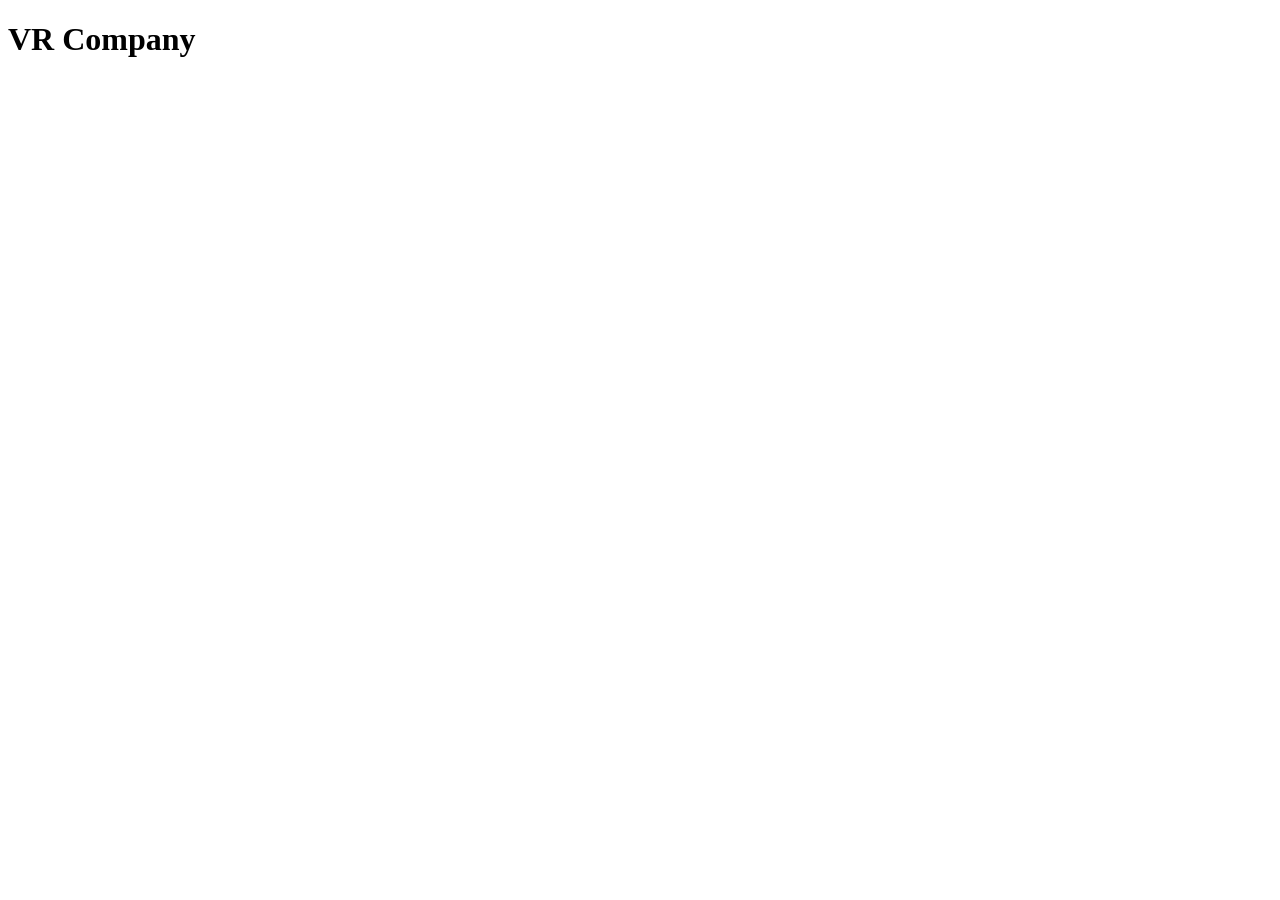
==== index.html @ 5333644e "Iniciando estrutura do projeto" ====
<!DOCTYPE html>
<html lang="en">
<head>
    <meta charset="UTF-8">
    <meta name="viewport" content="width=device-width, initial-scale=1.0">
    <title>VR company</title>
    <link rel="stylesheet" href="styles.css">
</head>
<body>
    <header>
        <h1>VR Company</h1>
      
    <script src="script.js"></script>
</body>
</html>
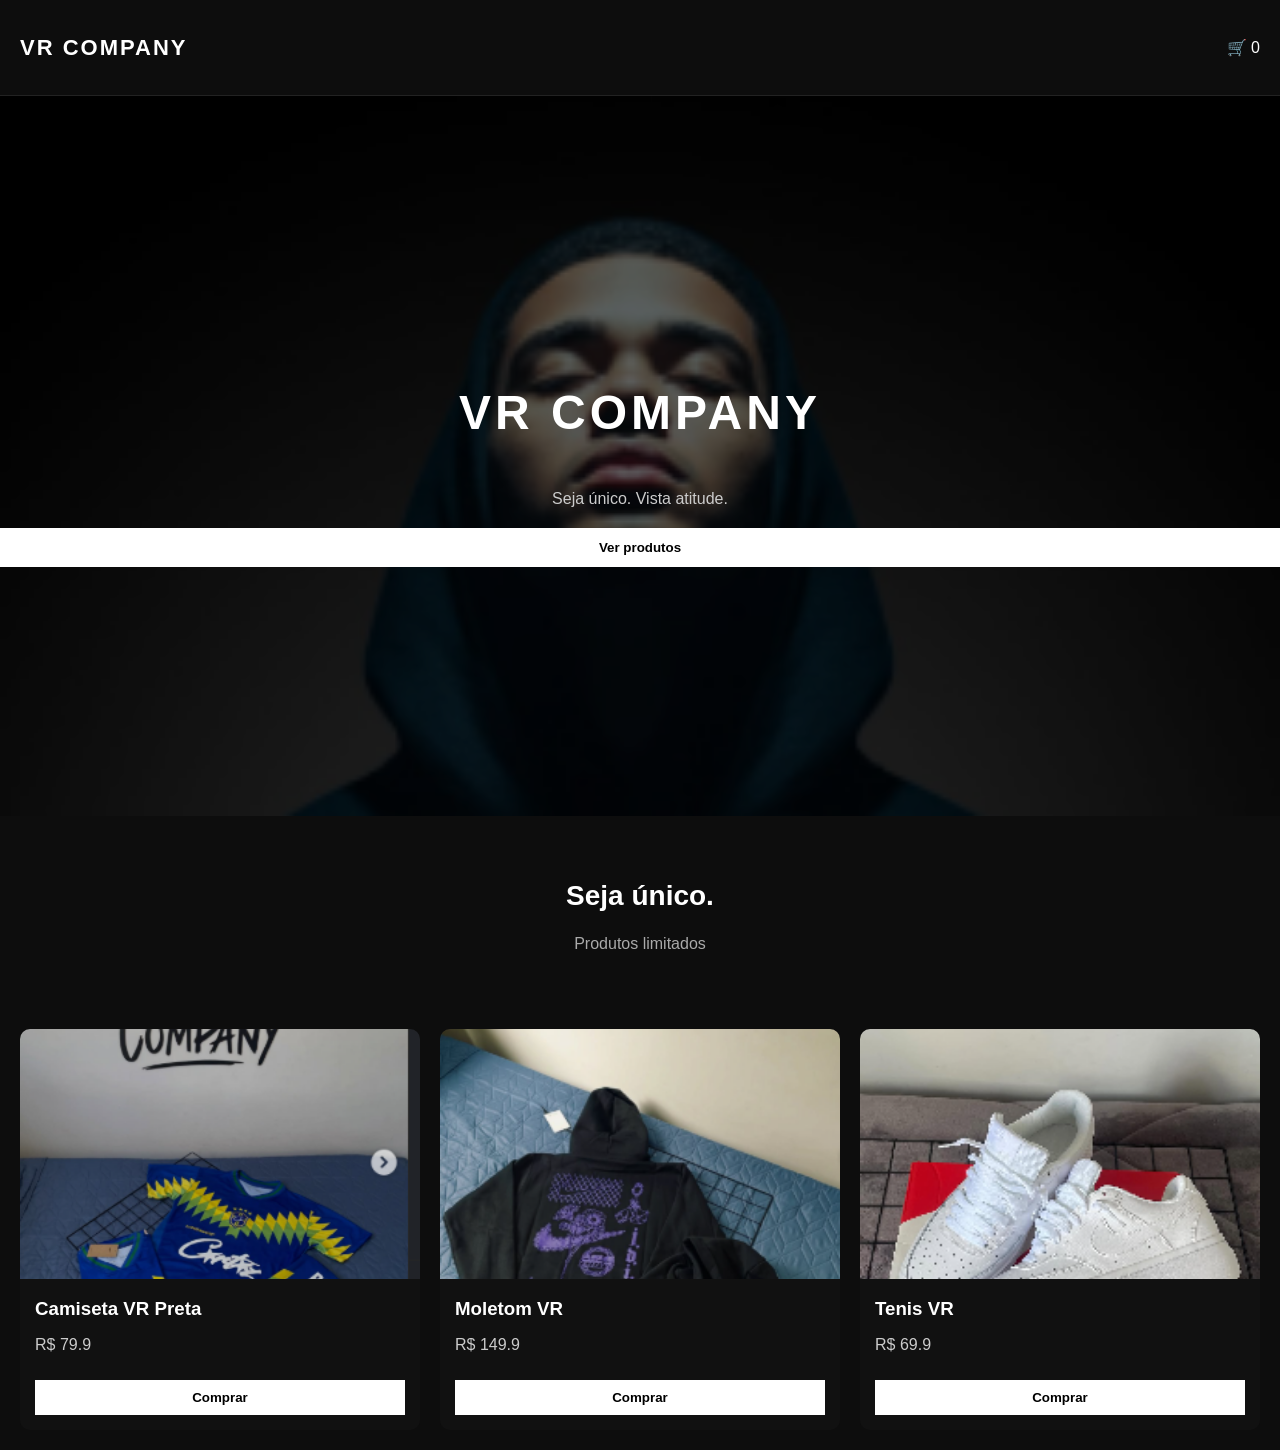
==== commit ff809522: "Criando uma base" ====
--- a/index.html
+++ b/index.html
@@ -1,15 +1,35 @@
 <!DOCTYPE html>
-<html lang="en">
+<html lang="pt-BR">
+
 <head>
     <meta charset="UTF-8">
-    <meta name="viewport" content="width=device-width, initial-scale=1.0">
-    <title>VR company</title>
-    <link rel="stylesheet" href="styles.css">
+    <title>VR Company</title>
+    <link rel="stylesheet" href="css/style.css">
 </head>
+
 <body>
+
     <header>
-        <h1>VR Company</h1>
-      
-    <script src="script.js"></script>
+        <h1>VR COMPANY</h1>
+        <div class="cart">🛒 <span id="contador">0</span></div>
+    </header>
+    <section class="hero">
+        <div class="overlay">
+            <h1>VR COMPANY</h1>
+            <p>Seja único. Vista atitude.</p>
+            <button>Ver produtos</button>
+        </div>
+    </section>
+    <section class="banner">
+        <h2>Seja único.</h2>
+        <p>Produtos limitados</p>
+    </section>
+
+    <main>
+        <div id="produtos" class="grid"></div>
+    </main>
+
+    <script src="js/script.js"></script>
 </body>
+
 </html>
--- a/css/style.css
+++ b/css/style.css
@@ -0,0 +1,126 @@
+body {
+    margin: 0;
+    font-family: 'Arial', sans-serif;
+    background: #0d0d0d;
+    color: white;
+}
+
+/* HEADER */
+header {
+    display: flex;
+    justify-content: space-between;
+    align-items: center;
+    padding: 20px;
+    border-bottom: 1px solid #222;
+}
+
+header h1 {
+    font-size: 22px;
+    letter-spacing: 2px;
+}
+
+.cart {
+    cursor: pointer;
+}
+
+/* BANNER */
+.banner {
+    text-align: center;
+    padding: 40px 20px;
+}
+
+.banner h2 {
+    font-size: 28px;
+}
+
+.banner p {
+    color: #aaa;
+}
+
+/* GRID */
+.grid {
+    display: grid;
+    grid-template-columns: repeat(auto-fit, minmax(200px, 1fr));
+    gap: 20px;
+    padding: 20px;
+}
+
+/* CARD */
+.card {
+    background: #111;
+    border-radius: 10px;
+    overflow: hidden;
+    transition: 0.3s;
+}
+
+.card:hover {
+    transform: scale(1.03);
+}
+
+.card img {
+    width: 100%;
+    height: 250px;
+    object-fit: cover;
+}
+
+.card-content {
+    padding: 15px;
+}
+
+.card h3 {
+    margin: 0;
+}
+
+.card p {
+    color: #ccc;
+}
+
+button {
+    width: 100%;
+    margin-top: 10px;
+    padding: 10px;
+    background: white;
+    color: black;
+    border: none;
+    cursor: pointer;
+    font-weight: bold;
+}
+
+.hero {
+    height: 80vh;
+    background: url('../img/image.png') center/cover no-repeat;
+    position: relative;
+}
+
+.overlay {
+    background: rgba(0, 0, 0, 0.6);
+    height: 100%;
+    display: flex;
+    flex-direction: column;
+    justify-content: center;
+    align-items: center;
+}
+
+.overlay h1 {
+    font-size: 48px;
+    letter-spacing: 4px;
+}
+
+.overlay p {
+    margin: 10px 0;
+    color: #ccc;
+}
+
+.overlay button {
+    padding: 12px 25px;
+    background: white;
+    color: black;
+    border: none;
+    cursor: pointer;
+    font-weight: bold;
+    transition: 0.3s;
+}
+
+.overlay button:hover {
+    background: #ddd;
+}
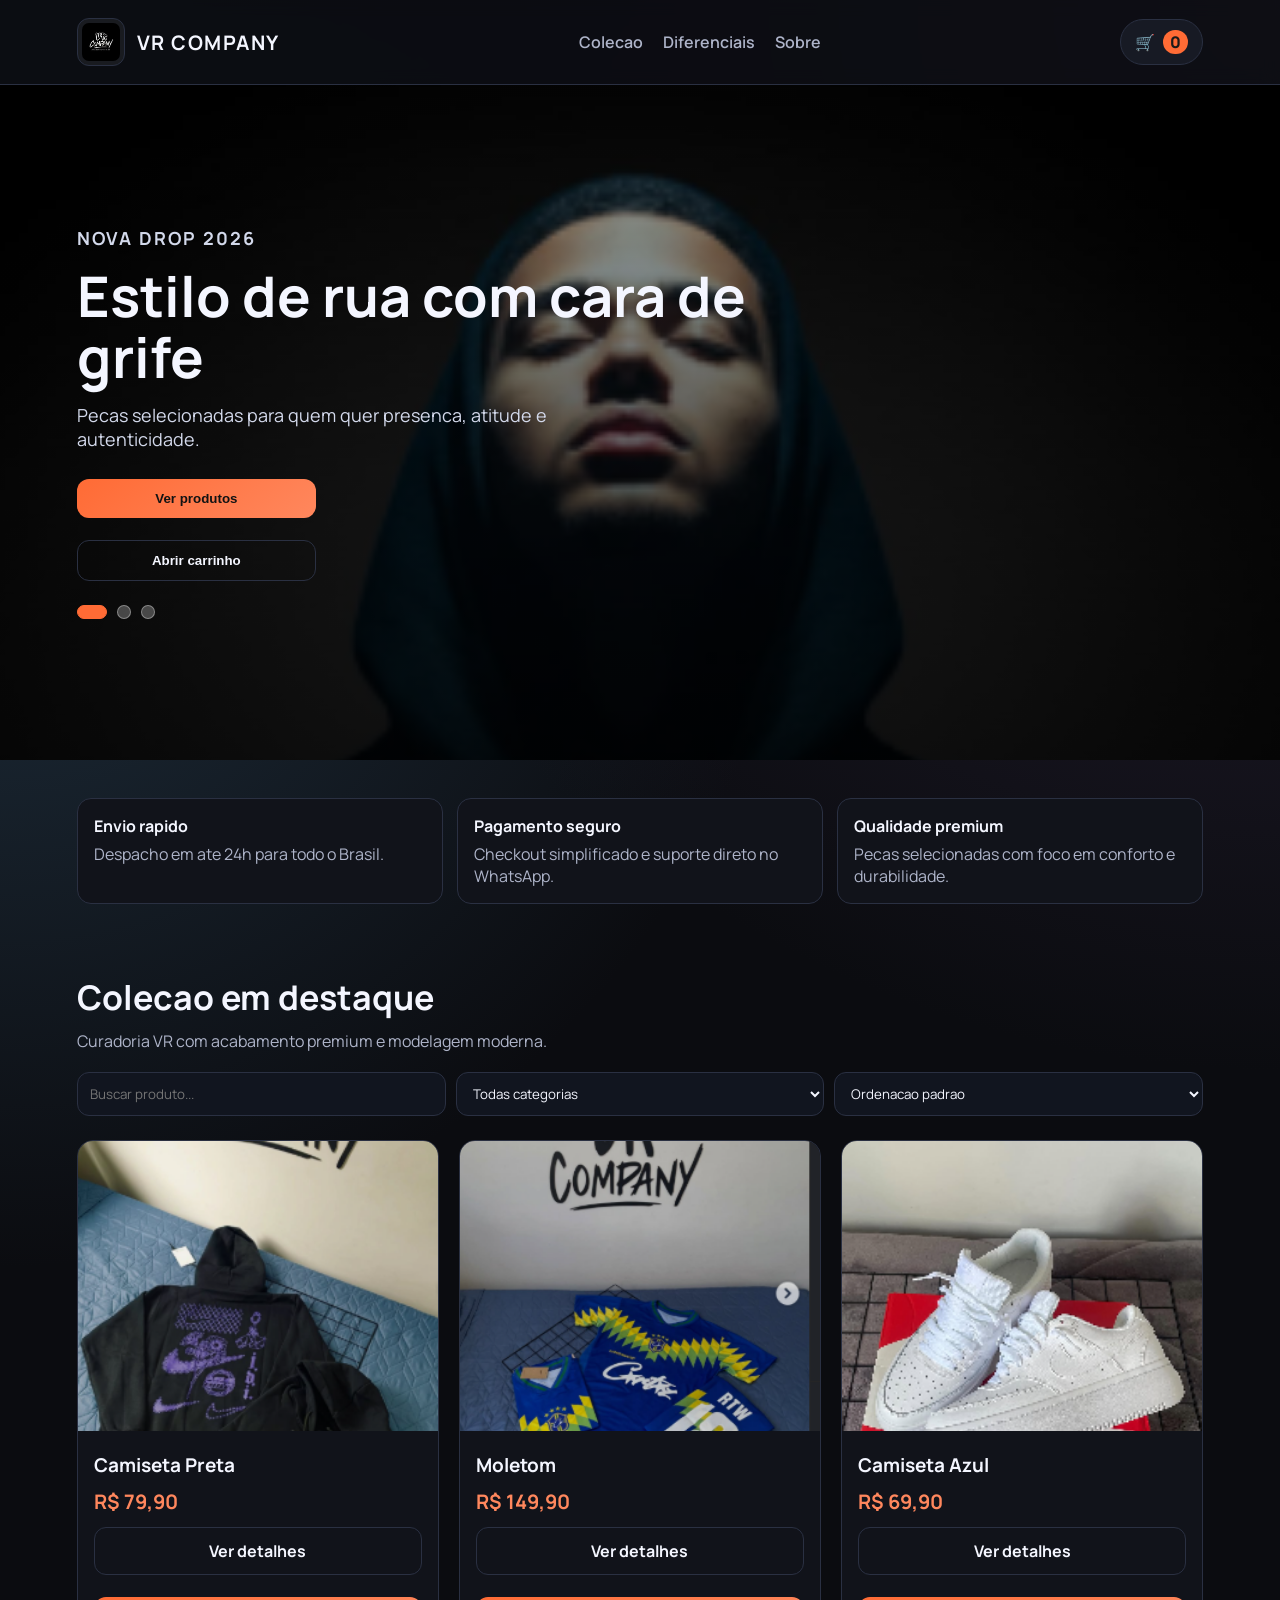
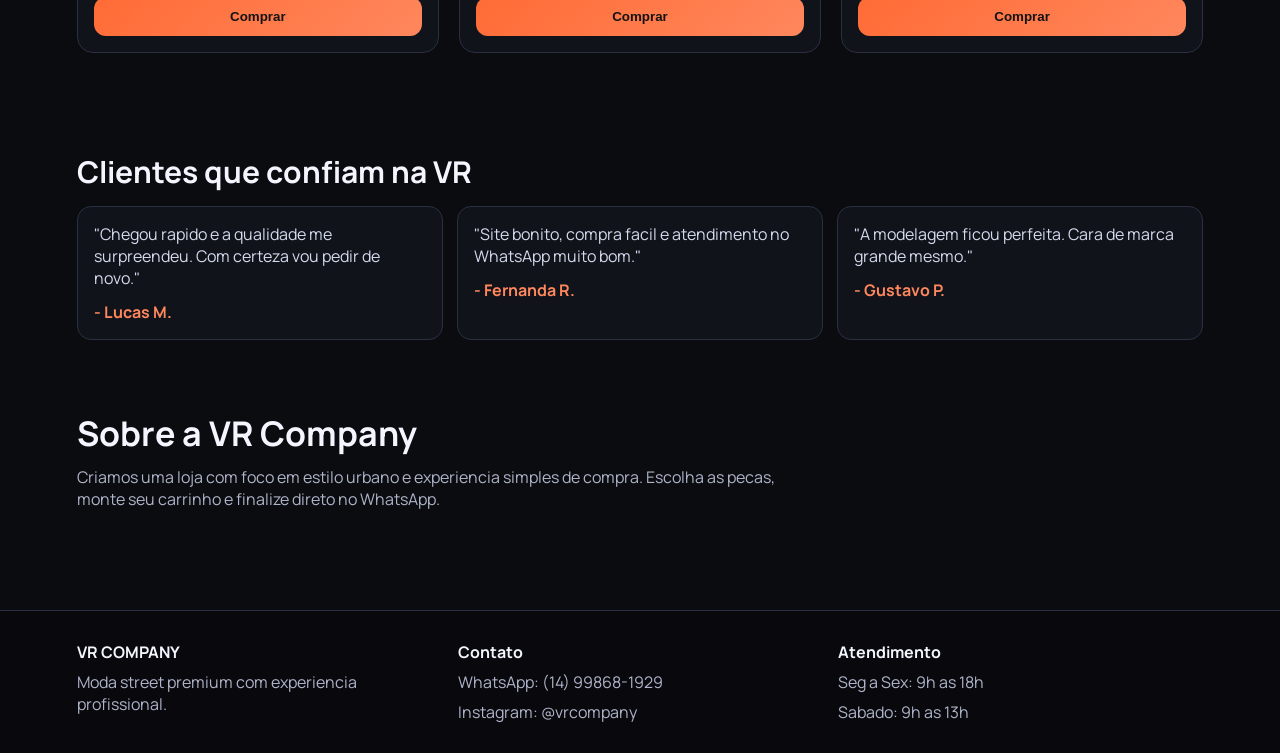
==== commit 1275f245: "Adicionando banners, filtros, logo, carrinho, api whatssap e mudando design" ====
--- a/index.html
+++ b/index.html
@@ -1,35 +1,144 @@
 <!DOCTYPE html>
 <html lang="pt-BR">
-
 <head>
-    <meta charset="UTF-8">
-    <title>VR Company</title>
-    <link rel="stylesheet" href="css/style.css">
+  <meta charset="UTF-8">
+  <meta name="viewport" content="width=device-width, initial-scale=1.0">
+  <title>VR Company | Moda Street Premium</title>
+  <link rel="preconnect" href="https://fonts.googleapis.com">
+  <link rel="preconnect" href="https://fonts.gstatic.com" crossorigin>
+  <link href="https://fonts.googleapis.com/css2?family=Manrope:wght@400;500;600;700;800&display=swap" rel="stylesheet">
+  <link rel="stylesheet" href="css/style.css">
 </head>
-
 <body>
 
-    <header>
-        <h1>VR COMPANY</h1>
-        <div class="cart">🛒 <span id="contador">0</span></div>
-    </header>
-    <section class="hero">
-        <div class="overlay">
-            <h1>VR COMPANY</h1>
-            <p>Seja único. Vista atitude.</p>
-            <button>Ver produtos</button>
-        </div>
-    </section>
-    <section class="banner">
-        <h2>Seja único.</h2>
-        <p>Produtos limitados</p>
-    </section>
+  <header class="topbar">
+    <div class="logo-wrap">
+      <img class="logo-img" src="img/logo.png" alt="Logo VR Company">
+      <h1>VR COMPANY</h1>
+    </div>
+    <nav class="nav-links">
+      <a href="#produtos">Colecao</a>
+      <a href="#diferenciais">Diferenciais</a>
+      <a href="#sobre">Sobre</a>
+    </nav>
+    <div class="cart" onclick="abrirCarrinho()">
+      <span>🛒</span>
+      <span class="contador" id="contador">0</span>
+    </div>
+  </header>
 
-    <main>
-        <div id="produtos" class="grid"></div>
-    </main>
+  <section class="hero">
+    <div class="hero-bg" id="heroBg"></div>
+    <div class="overlay">
+      <p class="kicker">NOVA DROP 2026</p>
+      <h2>Estilo de rua com cara de grife</h2>
+      <p>Pecas selecionadas para quem quer presenca, atitude e autenticidade.</p>
+      <div class="hero-actions">
+        <button onclick="scrollParaProdutos()">Ver produtos</button>
+        <button class="btn-secondary" onclick="abrirCarrinho()">Abrir carrinho</button>
+      </div>
+      <div class="hero-indicators" id="heroIndicators">
+        <button class="dot active" onclick="trocarBanner(0)" aria-label="Banner 1"></button>
+        <button class="dot" onclick="trocarBanner(1)" aria-label="Banner 2"></button>
+        <button class="dot" onclick="trocarBanner(2)" aria-label="Banner 3"></button>
+      </div>
+    </div>
+  </section>
 
-    <script src="js/script.js"></script>
+  <section id="diferenciais" class="trust-section">
+    <div class="trust-item">
+      <h4>Envio rapido</h4>
+      <p>Despacho em ate 24h para todo o Brasil.</p>
+    </div>
+    <div class="trust-item">
+      <h4>Pagamento seguro</h4>
+      <p>Checkout simplificado e suporte direto no WhatsApp.</p>
+    </div>
+    <div class="trust-item">
+      <h4>Qualidade premium</h4>
+      <p>Pecas selecionadas com foco em conforto e durabilidade.</p>
+    </div>
+  </section>
+
+  <section class="products-section">
+    <div class="section-head">
+      <h3>Colecao em destaque</h3>
+      <p>Curadoria VR com acabamento premium e modelagem moderna.</p>
+    </div>
+    <div class="catalog-controls">
+      <input type="search" id="buscaProduto" placeholder="Buscar produto..." aria-label="Buscar produto">
+      <select id="filtroCategoria" aria-label="Filtrar por categoria">
+        <option value="todos">Todas categorias</option>
+        <option value="Camisetas">Camisetas</option>
+        <option value="Moletons">Moletons</option>
+      </select>
+      <select id="ordenacaoPreco" aria-label="Ordenar por preco">
+        <option value="relevancia">Ordenacao padrao</option>
+        <option value="menor-preco">Menor preco</option>
+        <option value="maior-preco">Maior preco</option>
+      </select>
+    </div>
+    <main id="produtos" class="grid"></main>
+  </section>
+
+  <section class="testimonials">
+    <h3>Clientes que confiam na VR</h3>
+    <div class="testimonials-grid">
+      <article>
+        <p>"Chegou rapido e a qualidade me surpreendeu. Com certeza vou pedir de novo."</p>
+        <strong>- Lucas M.</strong>
+      </article>
+      <article>
+        <p>"Site bonito, compra facil e atendimento no WhatsApp muito bom."</p>
+        <strong>- Fernanda R.</strong>
+      </article>
+      <article>
+        <p>"A modelagem ficou perfeita. Cara de marca grande mesmo."</p>
+        <strong>- Gustavo P.</strong>
+      </article>
+    </div>
+  </section>
+
+  <section id="sobre" class="about">
+    <h3>Sobre a VR Company</h3>
+    <p>
+      Criamos uma loja com foco em estilo urbano e experiencia simples de compra.
+      Escolha as pecas, monte seu carrinho e finalize direto no WhatsApp.
+    </p>
+  </section>
+
+  <footer class="footer">
+    <div>
+      <h4>VR COMPANY</h4>
+      <p>Moda street premium com experiencia profissional.</p>
+    </div>
+    <div>
+      <h4>Contato</h4>
+      <p>WhatsApp: (14) 99868-1929</p>
+      <p>Instagram: @vrcompany</p>
+    </div>
+    <div>
+      <h4>Atendimento</h4>
+      <p>Seg a Sex: 9h as 18h</p>
+      <p>Sabado: 9h as 13h</p>
+    </div>
+  </footer>
+
+  <div id="carrinhoModal" class="modal">
+    <div class="modal-content">
+      <div class="modal-head">
+        <h2>Seu carrinho</h2>
+        <button class="icon-close" onclick="fecharCarrinho()">X</button>
+      </div>
+      <div id="itensCarrinho"></div>
+      <h3 id="total"></h3>
+
+      <button onclick="enviarPedidoWhatsApp()">Finalizar no WhatsApp</button>
+      <button class="btn-secondary" onclick="fecharCarrinho()">Continuar comprando</button>
+    </div>
+  </div>
+  <div id="toast" class="toast"></div>
+
+  <script src="js/script.js"></script>
 </body>
-
 </html>
--- a/css/style.css
+++ b/css/style.css
@@ -1,126 +1,473 @@
+:root {
+    --bg: #0b0c10;
+    --card: #11131a;
+    --card-soft: #171a24;
+    --text: #f4f6ff;
+    --muted: #aeb4c9;
+    --line: #2a3042;
+    --accent: #ff6b35;
+    --accent-soft: #ff875d;
+}
+
+* {
+    box-sizing: border-box;
+}
+
 body {
     margin: 0;
-    font-family: 'Arial', sans-serif;
-    background: #0d0d0d;
-    color: white;
-}
-
-/* HEADER */
-header {
+    font-family: 'Manrope', sans-serif;
+    background:
+        radial-gradient(circle at top right, #2a2238 0, transparent 40%),
+        radial-gradient(circle at left 20%, #1e2e3c 0, transparent 35%),
+        var(--bg);
+    color: var(--text);
+}
+
+.topbar {
+    position: sticky;
+    top: 0;
+    z-index: 10;
     display: flex;
     justify-content: space-between;
     align-items: center;
-    padding: 20px;
-    border-bottom: 1px solid #222;
-}
-
-header h1 {
-    font-size: 22px;
+    gap: 16px;
+    padding: 18px 6vw;
+    background: rgba(11, 12, 16, 0.88);
+    backdrop-filter: blur(8px);
+    border-bottom: 1px solid var(--line);
+}
+
+.logo-wrap {
+    display: flex;
+    align-items: center;
+    gap: 12px;
+}
+
+.logo-img {
+    width: 48px;
+    height: 48px;
+    object-fit: contain;
+    border-radius: 12px;
+    background: rgba(255, 255, 255, 0.06);
+    border: 1px solid var(--line);
+    padding: 4px;
+}
+
+.topbar h1 {
+    margin: 0;
+    font-size: 20px;
+    letter-spacing: 1.5px;
+}
+
+.nav-links {
+    display: flex;
+    gap: 20px;
+}
+
+.nav-links a {
+    color: var(--muted);
+    text-decoration: none;
+    font-weight: 600;
+    transition: 0.2s ease;
+}
+
+.nav-links a:hover {
+    color: var(--text);
+}
+
+.cart {
+    display: flex;
+    align-items: center;
+    gap: 8px;
+    padding: 10px 14px;
+    border-radius: 999px;
+    background: var(--card-soft);
+    border: 1px solid var(--line);
+    cursor: pointer;
+}
+
+.contador {
+    display: inline-block;
+    min-width: 22px;
+    padding: 1px 7px;
+    text-align: center;
+    border-radius: 999px;
+    background: var(--accent);
+    color: #1a1a1a;
+    font-weight: 800;
+}
+
+.hero {
+    min-height: 75vh;
+    position: relative;
+    overflow: hidden;
+}
+
+.hero-bg {
+    position: absolute;
+    inset: 0;
+    background: center/cover no-repeat;
+    transform: scale(1.04);
+    transition: opacity 0.7s ease;
+}
+
+.hero-bg.fade {
+    opacity: 0.35;
+}
+
+.overlay {
+    position: relative;
+    z-index: 1;
+    min-height: 75vh;
+    background: linear-gradient(180deg, rgba(0, 0, 0, 0.35) 10%, rgba(0, 0, 0, 0.8) 100%);
+    padding: 0 6vw;
+    display: flex;
+    flex-direction: column;
+    justify-content: center;
+    align-items: flex-start;
+    gap: 16px;
+}
+
+.kicker {
+    margin: 0;
+    font-size: 13px;
     letter-spacing: 2px;
-}
-
-.cart {
-    cursor: pointer;
-}
-
-/* BANNER */
-.banner {
-    text-align: center;
-    padding: 40px 20px;
-}
-
-.banner h2 {
-    font-size: 28px;
-}
-
-.banner p {
-    color: #aaa;
-}
-
-/* GRID */
+    font-weight: 700;
+    color: var(--accent-soft);
+}
+
+.overlay h2 {
+    margin: 0;
+    max-width: 680px;
+    font-size: clamp(34px, 6vw, 56px);
+    line-height: 1.08;
+}
+
+.overlay p {
+    margin: 0;
+    max-width: 560px;
+    color: #d3d9eb;
+    font-size: 18px;
+}
+
+.hero-actions {
+    display: flex;
+    flex-wrap: wrap;
+    gap: 10px;
+}
+
+.hero-indicators {
+    display: flex;
+    gap: 10px;
+    margin-top: 8px;
+}
+
+.dot {
+    width: 14px;
+    height: 14px;
+    border-radius: 999px;
+    margin-top: 0;
+    padding: 0;
+    border: 1px solid #ffffff5a;
+    background: #ffffff40;
+}
+
+.dot.active {
+    width: 30px;
+    background: var(--accent);
+    border-color: var(--accent);
+}
+
+.products-section,
+.about {
+    padding: 60px 6vw;
+}
+
+.trust-section,
+.testimonials {
+    padding: 38px 6vw 10px;
+}
+
+.trust-section {
+    display: grid;
+    grid-template-columns: repeat(auto-fit, minmax(220px, 1fr));
+    gap: 14px;
+}
+
+.trust-item {
+    background: var(--card);
+    border: 1px solid var(--line);
+    border-radius: 14px;
+    padding: 16px;
+}
+
+.trust-item h4 {
+    margin: 0;
+}
+
+.trust-item p {
+    margin: 6px 0 0;
+    color: var(--muted);
+}
+
+.section-head h3,
+.about h3 {
+    margin: 0;
+    font-size: clamp(24px, 4vw, 34px);
+}
+
+.section-head p,
+.about p {
+    margin: 10px 0 0;
+    color: var(--muted);
+    max-width: 700px;
+}
+
+.catalog-controls {
+    margin-top: 20px;
+    display: grid;
+    grid-template-columns: repeat(auto-fit, minmax(190px, 1fr));
+    gap: 10px;
+}
+
+.catalog-controls input,
+.catalog-controls select {
+    width: 100%;
+    border-radius: 12px;
+    border: 1px solid var(--line);
+    background: #11151f;
+    color: var(--text);
+    padding: 11px 12px;
+    font-family: inherit;
+}
+
 .grid {
     display: grid;
-    grid-template-columns: repeat(auto-fit, minmax(200px, 1fr));
+    grid-template-columns: repeat(auto-fit, minmax(240px, 1fr));
     gap: 20px;
-    padding: 20px;
-}
-
-/* CARD */
+    margin-top: 24px;
+}
+
+.empty-state {
+    grid-column: 1 / -1;
+    margin: 0;
+    background: var(--card);
+    border: 1px solid var(--line);
+    border-radius: 14px;
+    padding: 16px;
+    color: var(--muted);
+}
+
 .card {
-    background: #111;
-    border-radius: 10px;
+    background: linear-gradient(150deg, rgba(255, 255, 255, 0.03), transparent 40%), var(--card);
+    border: 1px solid var(--line);
+    border-radius: 16px;
     overflow: hidden;
-    transition: 0.3s;
+    transition: transform 0.25s ease, box-shadow 0.25s ease;
 }
 
 .card:hover {
-    transform: scale(1.03);
+    transform: translateY(-5px);
+    box-shadow: 0 14px 28px rgba(0, 0, 0, 0.3);
 }
 
 .card img {
     width: 100%;
-    height: 250px;
+    height: 290px;
     object-fit: cover;
 }
 
 .card-content {
-    padding: 15px;
+    padding: 16px;
 }
 
 .card h3 {
     margin: 0;
-}
-
-.card p {
-    color: #ccc;
+    font-size: 19px;
+}
+
+.price {
+    margin: 10px 0 0;
+    color: var(--accent-soft);
+    font-size: 20px;
+    font-weight: 700;
+}
+
+.card-actions {
+    display: grid;
+    gap: 10px;
+}
+
+.btn-link {
+    display: block;
+    width: 100%;
+    margin-top: 12px;
+    padding: 12px 14px;
+    text-align: center;
+    text-decoration: none;
+    border-radius: 12px;
+    border: 1px solid var(--line);
+    color: var(--text);
+    font-weight: 700;
+    background: transparent;
+    transition: transform 0.2s ease, border-color 0.2s ease;
+}
+
+.btn-link:hover {
+    transform: translateY(-1px);
+    border-color: var(--accent-soft);
 }
 
 button {
     width: 100%;
-    margin-top: 10px;
+    margin-top: 12px;
+    padding: 12px 14px;
+    border-radius: 12px;
+    border: none;
+    background: linear-gradient(140deg, var(--accent), var(--accent-soft));
+    color: #131313;
+    font-weight: 800;
+    cursor: pointer;
+    transition: transform 0.2s ease, opacity 0.2s ease;
+}
+
+button:hover {
+    transform: translateY(-1px);
+    opacity: 0.95;
+}
+
+.btn-secondary {
+    background: transparent;
+    color: var(--text);
+    border: 1px solid var(--line);
+}
+
+.modal {
+    display: none;
+    position: fixed;
+    inset: 0;
+    background: rgba(0, 0, 0, 0.75);
+    padding: 20px;
+    z-index: 20;
+}
+
+.modal-content {
+    max-width: 520px;
+    margin: 4vh auto 0;
+    background: var(--card);
+    border: 1px solid var(--line);
+    border-radius: 18px;
+    padding: 20px;
+}
+
+.modal-head {
+    display: flex;
+    align-items: center;
+    justify-content: space-between;
+}
+
+.modal-head h2 {
+    margin: 0;
+}
+
+.icon-close {
+    width: 38px;
+    margin-top: 0;
+    border-radius: 10px;
+    background: var(--card-soft);
+    color: var(--text);
+    border: 1px solid var(--line);
+}
+
+#itensCarrinho p {
+    margin: 12px 0;
     padding: 10px;
-    background: white;
-    color: black;
-    border: none;
-    cursor: pointer;
-    font-weight: bold;
-}
-
-.hero {
-    height: 80vh;
-    background: url('../img/image.png') center/cover no-repeat;
-    position: relative;
-}
-
-.overlay {
-    background: rgba(0, 0, 0, 0.6);
-    height: 100%;
-    display: flex;
-    flex-direction: column;
-    justify-content: center;
-    align-items: center;
-}
-
-.overlay h1 {
-    font-size: 48px;
-    letter-spacing: 4px;
-}
-
-.overlay p {
-    margin: 10px 0;
-    color: #ccc;
-}
-
-.overlay button {
-    padding: 12px 25px;
-    background: white;
-    color: black;
-    border: none;
-    cursor: pointer;
-    font-weight: bold;
-    transition: 0.3s;
-}
-
-.overlay button:hover {
-    background: #ddd;
+    border: 1px solid var(--line);
+    border-radius: 10px;
+    background: #0f1118;
+}
+
+#total {
+    margin: 16px 0 4px;
+}
+
+.testimonials h3 {
+    margin: 0 0 14px;
+    font-size: clamp(22px, 4vw, 30px);
+}
+
+.testimonials-grid {
+    display: grid;
+    grid-template-columns: repeat(auto-fit, minmax(220px, 1fr));
+    gap: 14px;
+}
+
+.testimonials article {
+    margin: 0;
+    background: var(--card);
+    border: 1px solid var(--line);
+    border-radius: 14px;
+    padding: 16px;
+}
+
+.testimonials p {
+    margin: 0;
+    color: #d4daee;
+}
+
+.testimonials strong {
+    display: block;
+    margin-top: 12px;
+    color: var(--accent-soft);
+}
+
+.footer {
+    margin-top: 40px;
+    padding: 30px 6vw;
+    border-top: 1px solid var(--line);
+    display: grid;
+    gap: 16px;
+    grid-template-columns: repeat(auto-fit, minmax(190px, 1fr));
+    background: rgba(8, 9, 13, 0.75);
+}
+
+.footer h4 {
+    margin: 0;
+}
+
+.footer p {
+    margin: 8px 0 0;
+    color: var(--muted);
+}
+
+.toast {
+    position: fixed;
+    right: 20px;
+    bottom: 20px;
+    z-index: 35;
+    transform: translateY(20px);
+    opacity: 0;
+    pointer-events: none;
+    background: #121826;
+    border: 1px solid var(--line);
+    border-radius: 12px;
+    padding: 12px 14px;
+    color: var(--text);
+    transition: 0.3s ease;
+}
+
+.toast.show {
+    transform: translateY(0);
+    opacity: 1;
+}
+
+@media (max-width: 700px) {
+    .topbar {
+        flex-wrap: wrap;
+    }
+
+    .nav-links {
+        width: 100%;
+        justify-content: flex-start;
+    }
 }
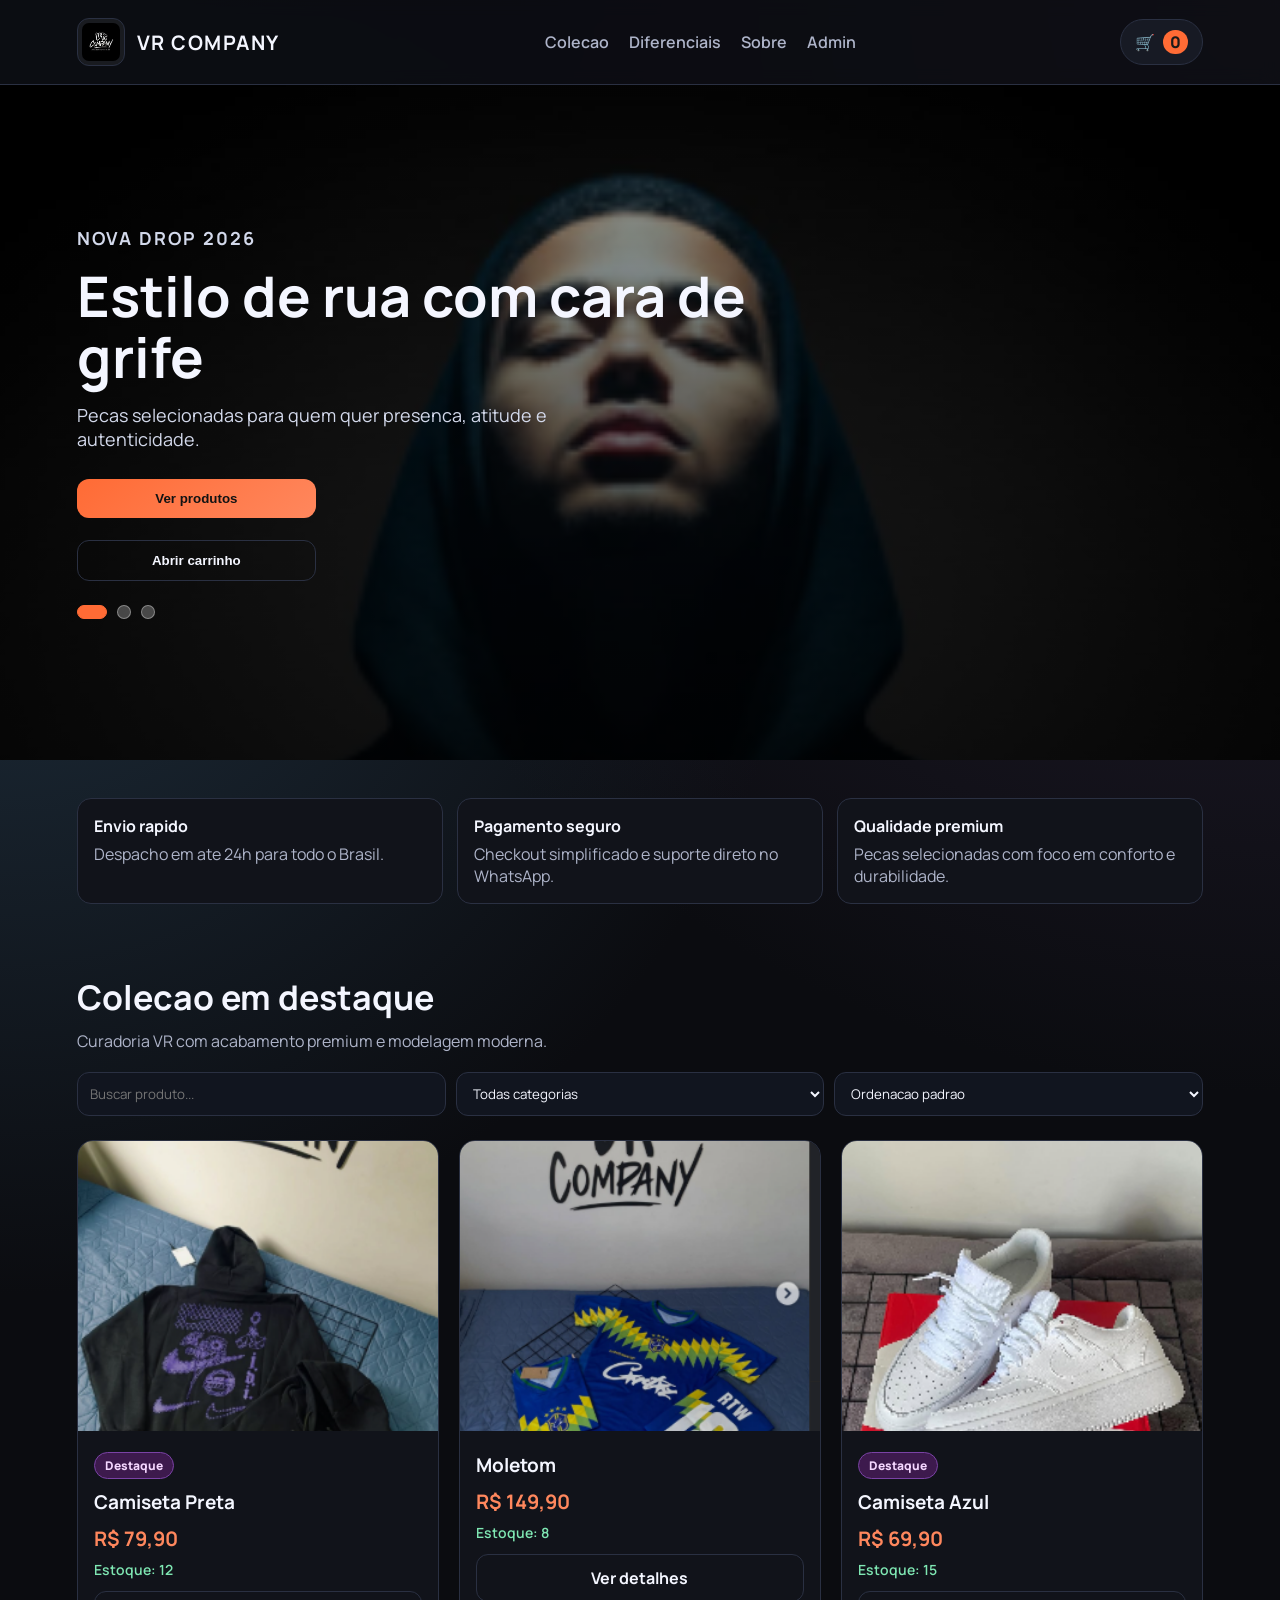
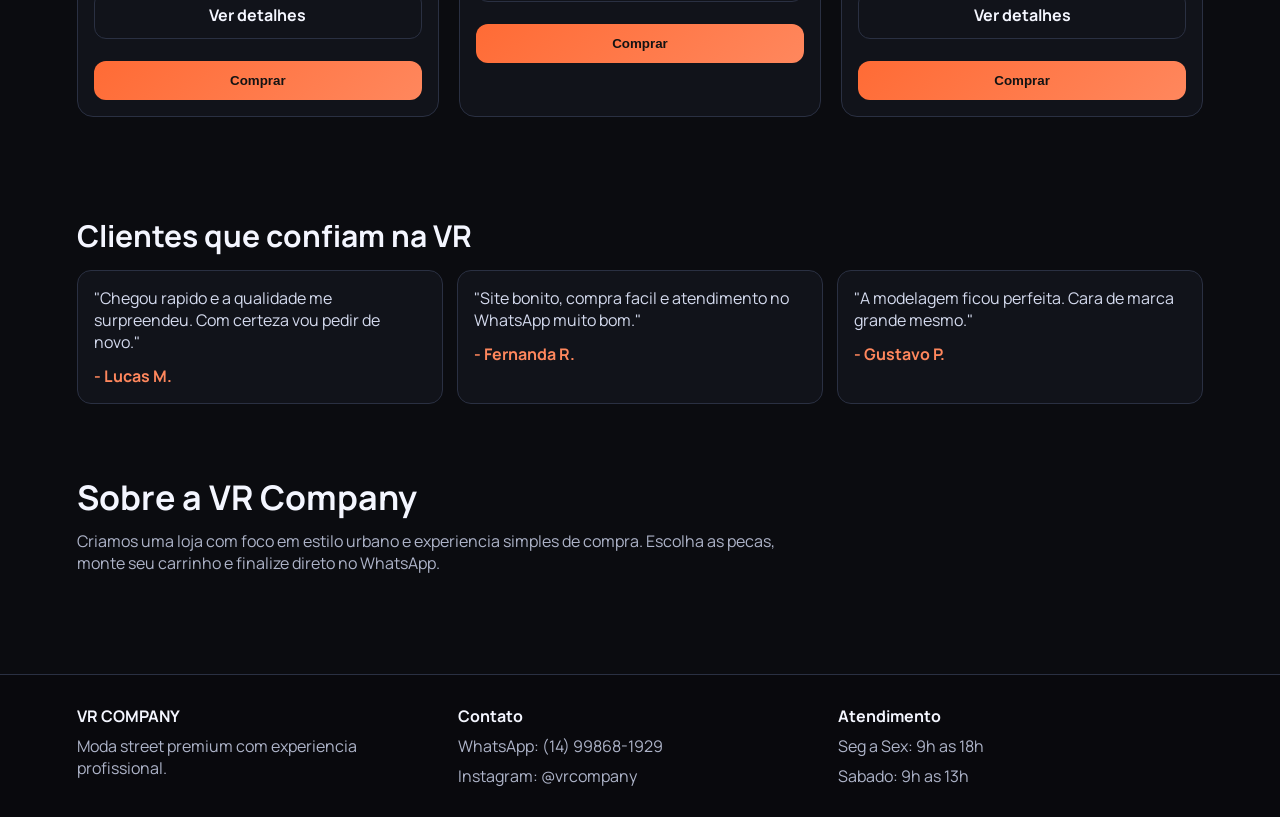
==== commit ab84887c: "Adicionando dashboard" ====
--- a/index.html
+++ b/index.html
@@ -20,6 +20,7 @@
       <a href="#produtos">Colecao</a>
       <a href="#diferenciais">Diferenciais</a>
       <a href="#sobre">Sobre</a>
+      <a href="admin.html">Admin</a>
     </nav>
     <div class="cart" onclick="abrirCarrinho()">
       <span>🛒</span>
@@ -139,6 +140,7 @@
   </div>
   <div id="toast" class="toast"></div>
 
+  <script src="js/produtos-db.js"></script>
   <script src="js/script.js"></script>
 </body>
 </html>
--- a/css/style.css
+++ b/css/style.css
@@ -286,11 +286,34 @@
     font-size: 19px;
 }
 
+.tag-destaque {
+    display: inline-block;
+    margin-bottom: 10px;
+    padding: 4px 10px;
+    border-radius: 999px;
+    font-size: 12px;
+    font-weight: 800;
+    background: #3d1a4d;
+    color: #f5d7ff;
+    border: 1px solid #7a42a5;
+}
+
 .price {
     margin: 10px 0 0;
     color: var(--accent-soft);
     font-size: 20px;
     font-weight: 700;
+}
+
+.stock {
+    margin: 8px 0 0;
+    color: #7fe7b3;
+    font-size: 14px;
+    font-weight: 600;
+}
+
+.stock-off {
+    color: #ff8484;
 }
 
 .card-actions {
@@ -336,6 +359,12 @@
     opacity: 0.95;
 }
 
+button:disabled {
+    opacity: 0.5;
+    cursor: not-allowed;
+    transform: none;
+}
+
 .btn-secondary {
     background: transparent;
     color: var(--text);
